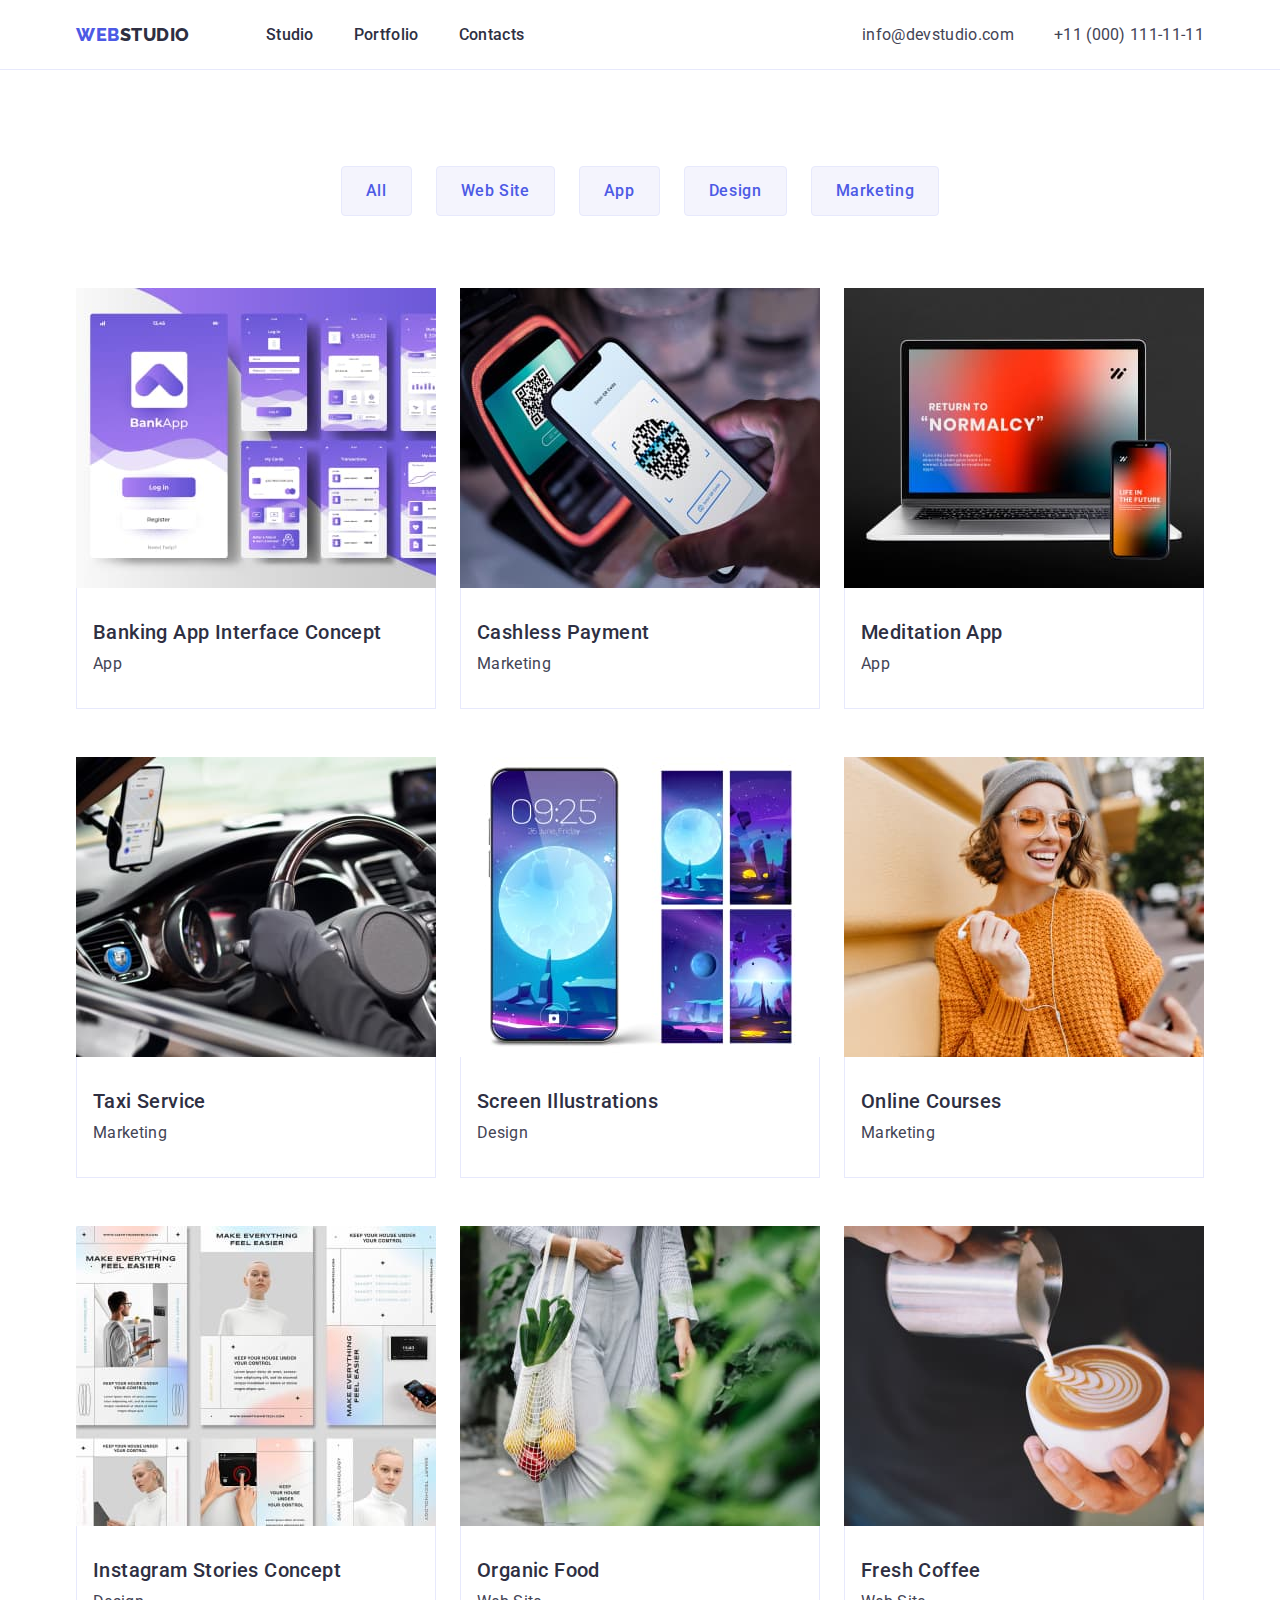
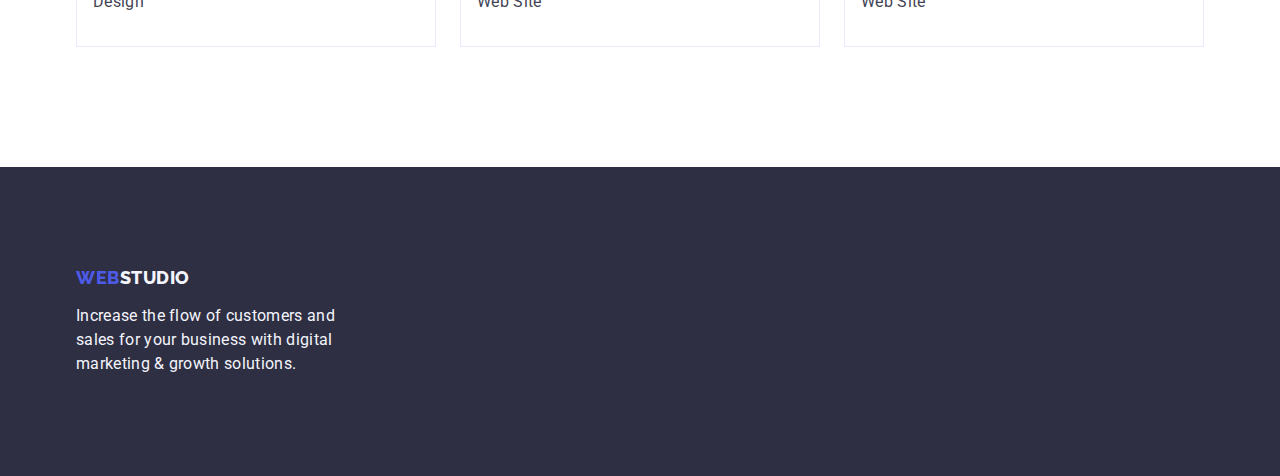
==== portfolio.html @ ddcda7a1 "Initial commit" ====
<!DOCTYPE html>
<html lang="en">
  <head>
    <meta charset="UTF-8" />
    <meta name="viewport" content="width=device-width, initial-scale=1.0" />
    <title>WEBSTUDIO</title>
    <link rel="preconnect" href="https://fonts.googleapis.com" />
    <link rel="preconnect" href="https://fonts.gstatic.com" crossorigin />
    <link
      href="https://fonts.googleapis.com/css2?family=Raleway:wght@800&family=Roboto:wght@400;500;700;900&display=swap"
      rel="stylesheet"
    />
    <link
      rel="stylesheet"
      href="https://cdn.jsdelivr.net/npm/modern-normalize@2.0.0/modern-normalize.min.css"
    />
    <link rel="stylesheet" href="./css/styles.css" />
  </head>
  <body>
    <header class="page-header">
      <div class="container page-header-container">
        <nav class="page-header-nav">
          <a href="./index.html" class="page-logo page-header-logo link"
            >Web<span class="page-logo-colored">Studio</span></a
          >
          <ul class="page-header-list list">
            <li class="page-header-item">
              <a href="./index.html" class="page-header-link link">Studio</a>
            </li>
            <li class="page-header-item">
              <a href="./portfolio.html" class="page-header-link link"
                >Portfolio</a
              >
            </li>
            <li class="page-header-item">
              <a href="" class="page-header-link link">Contacts</a>
            </li>
          </ul>
        </nav>

        <address class="page-header-contacts">
          <ul class="page-header-contacts-list list">
            <li class="page-header-contact-item">
              <a
                href="mailto:info@devstudio.com"
                class="page-header-contact link"
                >info@devstudio.com</a
              >
            </li>
            <li class="page-header-contact-item">
              <a href="tel:+110001111111" class="page-header-contact link"
                >+11 (000) 111-11-11</a
              >
            </li>
          </ul>
        </address>
      </div>
    </header>

    <main>
      <!-- PROJECTS -->
      <section class="filter">
        <div class="container">
          <!-- FILTERS -->
          <h1 class="visually-hidden">Filter</h1>
          <ul class="filter-list list">
            <li class="filter-item">
              <button class="filter-btn" type="button">All</button>
            </li>
            <li class="filter-item">
              <button class="filter-btn" type="button">Web Site</button>
            </li>
            <li class="filter-item">
              <button class="filter-btn" type="button">App</button>
            </li>
            <li class="filter-item">
              <button class="filter-btn" type="button">Design</button>
            </li>
            <li class="filter-item">
              <button class="filter-btn" type="button">Marketing</button>
            </li>
          </ul>

          <ul class="projects-list list">
            <li class="projects-item">
              <a class="projects-link link" href=""
                ><img
                  class="projects-item-img"
                  src="./images/pojects/bank-app.jpg"
                  alt="Banking App"
                  width="360"
                  height="300"
                />
                <div class="projects-link-data">
                  <h2 class="projects-title">Banking App Interface Concept</h2>
                  <p class="projects-tag">App</p>
                </div>
              </a>
            </li>

            <li class="projects-item">
              <a class="projects-link link" href=""
                ><img
                  class="projects-item-img"
                  src="./images/pojects/cashless-payment.jpg"
                  alt="Cashless Payment"
                  width="360"
                  height="300"
                />
                <div class="projects-link-data">
                  <h2 class="projects-title">Cashless Payment</h2>
                  <p class="projects-tag">Marketing</p>
                </div>
              </a>
            </li>

            <li class="projects-item">
              <a class="projects-link link" href=""
                ><img
                  class="projects-item-img"
                  src="./images/pojects/meditation-app.jpg"
                  alt="Meditation App"
                  width="360"
                  height="300"
                />
                <div class="projects-link-data">
                  <h2 class="projects-title">Meditation App</h2>
                  <p class="projects-tag">App</p>
                </div>
              </a>
            </li>

            <li class="projects-item">
              <a class="projects-link link" href=""
                ><img
                  class="projects-item-img"
                  src="./images/pojects/taxi-service.jpg"
                  alt="Taxi Service"
                  width="360"
                  height="300"
                />
                <div class="projects-link-data">
                  <h2 class="projects-title">Taxi Service</h2>
                  <p class="projects-tag">Marketing</p>
                </div>
              </a>
            </li>

            <li class="projects-item">
              <a class="projects-link link" href=""
                ><img
                  class="projects-item-img"
                  src="./images/pojects/screen-illustrator.jpg"
                  alt="Screen Illustrations"
                  width="360"
                  height="300"
                />
                <div class="projects-link-data">
                  <h2 class="projects-title">Screen Illustrations</h2>
                  <p class="projects-tag">Design</p>
                </div>
              </a>
            </li>

            <li class="projects-item">
              <a class="projects-link link" href=""
                ><img
                  class="projects-item-img"
                  src="./images/pojects/online-courses.jpg"
                  alt="Online Courses"
                  width="360"
                  height="300"
                />
                <div class="projects-link-data">
                  <h2 class="projects-title">Online Courses</h2>
                  <p class="projects-tag">Marketing</p>
                </div>
              </a>
            </li>

            <li class="projects-item">
              <a class="projects-link link" href=""
                ><img
                  class="projects-item-img"
                  src="./images/pojects/instagram-stories.jpg"
                  alt="Instagram Stories Concept"
                  width="360"
                  height="300"
                />
                <div class="projects-link-data">
                  <h2 class="projects-title">Instagram Stories Concept</h2>
                  <p class="projects-tag">Design</p>
                </div>
              </a>
            </li>

            <li class="projects-item">
              <a class="projects-link link" href=""
                ><img
                  class="projects-item-img"
                  src="./images/pojects/oganic-food.jpg"
                  alt="Organic Food"
                  width="360"
                  height="300"
                />
                <div class="projects-link-data">
                  <h2 class="projects-title">Organic Food</h2>
                  <p class="projects-tag">Web Site</p>
                </div>
              </a>
            </li>

            <li class="projects-item">
              <a class="projects-link link" href=""
                ><img
                  class="projects-item-img"
                  src="./images/pojects/fresh-coffee.jpg"
                  alt="Fresh Coffee"
                  width="360"
                  height="300"
                />
                <div class="projects-link-data">
                  <h2 class="projects-title">Fresh Coffee</h2>
                  <p class="projects-tag">Web Site</p>
                </div>
              </a>
            </li>
          </ul>
        </div>
      </section>
    </main>

    <footer class="footer">
      <div class="container">
        <a class="page-logo footer-logo link" href="./index.html"
          >Web<span class="page-logo-footer">Studio</span></a
        >
        <p class="footer-text">
          Increase the flow of customers and sales for your business with
          digital marketing &amp; growth solutions.
        </p>
      </div>
    </footer>
  </body>
</html>
---- css/styles.css ----
:root {
  --iris: #4d5ae5;
  --ocean: #404bbf;
  --navyblue: #2e2f42;
  --success: #31d0aa;
  --slate: #434455;
  --subtitle-color: #8e8f99;
  --accent: #e7e9fc;
  --cloud: #f4f4fd;
  --white: #ffffff;
  --background-modal: #fcfcfc;
}

.list {
  list-style: none;
}

.link {
  text-decoration: none;
  font-style: normal;
}

.link:hover,
.link:focus {
  color: var(--ocean);
}

body {
  font-family: "Roboto", sans-serif;
  color: var(--slate);
  background-color: var(--white);
}

h1,
h2,
h3,
h4,
h5,
h5,
p {
  margin-top: 0;
  margin-bottom: 0;
}

ul,
ol {
  padding-left: 0;
  margin-top: 0;
  margin-bottom: 0;
}

img {
  display: block;
  min-width: 100%;
  height: auto;
}

button {
  cursor: pointer;
}

.container {
  width: 1158px;
  padding-left: 15px;
  padding-right: 15px;
  margin-left: auto;
  margin-right: auto;
}

.section {
  padding: 120px 0;
}

.visually-hidden {
  position: absolute;
  width: 1px;
  height: 1px;
  margin: -1px;
  border: 0;
  padding: 0;
  white-space: nowrap;
  clip-path: inset(100%);
  clip: rect(0 0 0 0);
  overflow: hidden;
}

/* ============== PAGE HEADER ============== */

.page-header {
  border-bottom: 1px solid var(--accent, #e7e9fc);
}

header a {
  padding-top: 24px;
  padding-bottom: 24px;
}

.page-header-container {
  display: flex;
  justify-content: space-between;
}

.page-header-nav {
  display: flex;
  align-items: center;
}

.page-logo {
  font-family: "Raleway", sans-serif;
  font-weight: 800;
  font-size: 18px;
  line-height: 1.17;
  letter-spacing: 0.03em;
  color: var(--iris);
  text-transform: uppercase;
}

.page-logo-colored {
  color: var(--navyblue);
}

.page-header-logo {
  margin-right: 76px;
}

.page-header-list {
  display: flex;
}

.page-header-item:not(:last-child),
.page-header-contact-item:not(:last-child) {
  margin-right: 40px;
}

.page-header-link {
  font-size: 16px;
  font-weight: 500;
  line-height: 1.5;
  letter-spacing: 0.02em;
  color: var(--navyblue);
}

.page-header-contacts-list {
  display: flex;
  align-items: center;
}

.page-header-contact {
  font-size: 16px;
  letter-spacing: 0.02em;
  line-height: 1.5;
  color: var(--state);
}

.page-header-contact:hover,
.page-header-contact:focus {
  color: var(--ocean);
}

.page-header-contacts {
  font-style: normal;
  display: flex;
  align-items: center;
}

/* ============== /PAGE HEADER ============== */

/* ============== STUDIO MAIN ============== */

.hero {
  padding-top: 188px;
  padding-bottom: 188px;
  background-color: var(--navyblue);
}

.main-title {
  margin-bottom: 48px;
  margin-left: auto;
  margin-right: auto;
  text-align: center;
  max-width: 496px;
  font-size: 56px;
  line-height: 1.07;
  letter-spacing: 0.02em;
  color: var(--white);
}

.hero-btn {
  min-width: 169px;
  height: 56px;
  display: block;
  margin-left: auto;
  margin-right: auto;
  padding: 16px 32px;
  font-size: 16px;
  background-color: var(--iris);
  font-weight: 500;
  line-height: 1.5;
  letter-spacing: 0.04em;
  color: var(--white);
  border: none;
  border-radius: 4px;
  box-shadow: 0px 4px 4px 0px rgba(0, 0, 0, 0.15);
}

.hero-btn:hover,
.hero-btn:focus {
  background: var(--ocean);
}

.section-title {
  margin-bottom: 72px;
  text-align: center;
  font-size: 36px;
  line-height: 1.11;
  letter-spacing: 0.02em;
  text-transform: capitalize;
  color: var(--navyblue);
}

.benefits {
  padding: 120px 0;
}

.benefits-list {
  display: flex;
}

.benefits-item {
  width: calc((100% - 48px) / 4);
}

.benefits-item:not(:last-child) {
  margin-right: 24px;
}

.benefits-title {
  margin-bottom: 8px;
  font-size: 20px;
  font-weight: 500;
  line-height: 1.2;
  letter-spacing: 0.02em;
  color: var(--navyblue);
}

.benefits-text {
  font-size: 16px;
  line-height: 1.5;
  letter-spacing: 0.02em;
}

.products {
  padding-bottom: 120px;
}

.products-list {
  display: flex;
}

.products-item {
  width: calc((100% - 48px) / 3);
}

.products-item:not(:last-child) {
  margin-right: 24px;
}

.team {
  background-color: var(--cloud);
}

.team-list {
  display: flex;
}

.team-member {
  width: calc((100% - 72px) / 4);

  border-radius: 0px 0px 4px 4px;
  box-shadow: 0px 2px 1px 0px rgba(46, 47, 66, 0.08),
    0px 1px 1px 0px rgba(46, 47, 66, 0.16),
    0px 1px 6px 0px rgba(46, 47, 66, 0.08);
  background-color: var(--white);
}

.team-member:not(:last-child) {
  margin-right: 24px;
}

.team-member-data {
  padding: 32px 0;
}

.team-member-name {
  text-align: center;
  margin-bottom: 8px;
  font-size: 20px;
  font-weight: 500;
  line-height: 1.2;
  letter-spacing: 0.02em;
  color: var(--navyblue);
}

.team-member-position {
  text-align: center;
  font-size: 16px;
  line-height: 1.5;
  letter-spacing: 0.02em;
}

.footer {
  background-color: var(--navyblue);
}

.page-logo-footer {
  color: var(--cloud);
}

/* ============== /STUDIO MAIN============== */

/* ============== PORTFOLIO MAIN ============== */

.filter {
  padding-top: 96px;
  padding-bottom: 120px;
}

.filter-list {
  display: flex;
  justify-content: center;

  margin-bottom: 72px;
}

.filter-item:not(:last-child) {
  margin-right: 24px;
}

.filter-btn {
  display: flex;
  justify-content: center;
  align-items: center;
  padding: 12px 24px;

  font-family: "Roboto", sans-serif;
  border-style: none;
  font-size: 16px;
  font-weight: 500;
  line-height: 1.5;
  letter-spacing: 0.04em;
  color: var(--iris);

  border-radius: 4px;
  border: 1px solid var(--accent, #e7e9fc);
  background-color: var(--cloud, #f4f4fd);
}

.filter-btn:hover,
.filter-btn:focus {
  background-color: var(--ocean);
  color: var(--white);
  border: 1px solid transparent;
}

.projects-list {
  display: flex;
  flex-wrap: wrap;
}

.projects-item {
  width: calc((100% - 48px) / 3);
}

.projects-item:not(:nth-child(3n)) {
  margin-right: 24px;
}

.projects-item:not(:nth-last-child(-n + 3)) {
  margin-bottom: 48px;
}

.projects-link {
  display: flex;
  flex-direction: column;
  align-items: center;
}

.projects-link-data {
  width: 100%;
  padding: 32px 16px;
  border: 1px solid var(--accent, #e7e9fc);
  border-top: none;
}

.projects-title {
  margin-bottom: 8px;
  font-size: 20px;
  font-weight: 500;
  line-height: 1.2;
  letter-spacing: 0.02em;
  color: var(--navyblue);
}

.projects-tag {
  font-size: 16px;
  line-height: 1.5;
  letter-spacing: 0.02em;
  color: var(--slate);
}

/* ============== /PORTFOLIO MAIN ============== */

/* ============== FOOTER ============== */

.footer {
  padding-top: 100px;
  padding-bottom: 100px;

  display: flex;
}

.footer-logo {
  display: inline-block;
  margin-bottom: 16px;
}

.footer-text {
  width: 264px;
  font-size: 16px;
  line-height: 1.5;
  letter-spacing: 0.02em;
  color: var(--cloud);
}

/* ============== /FOOTER ============== */
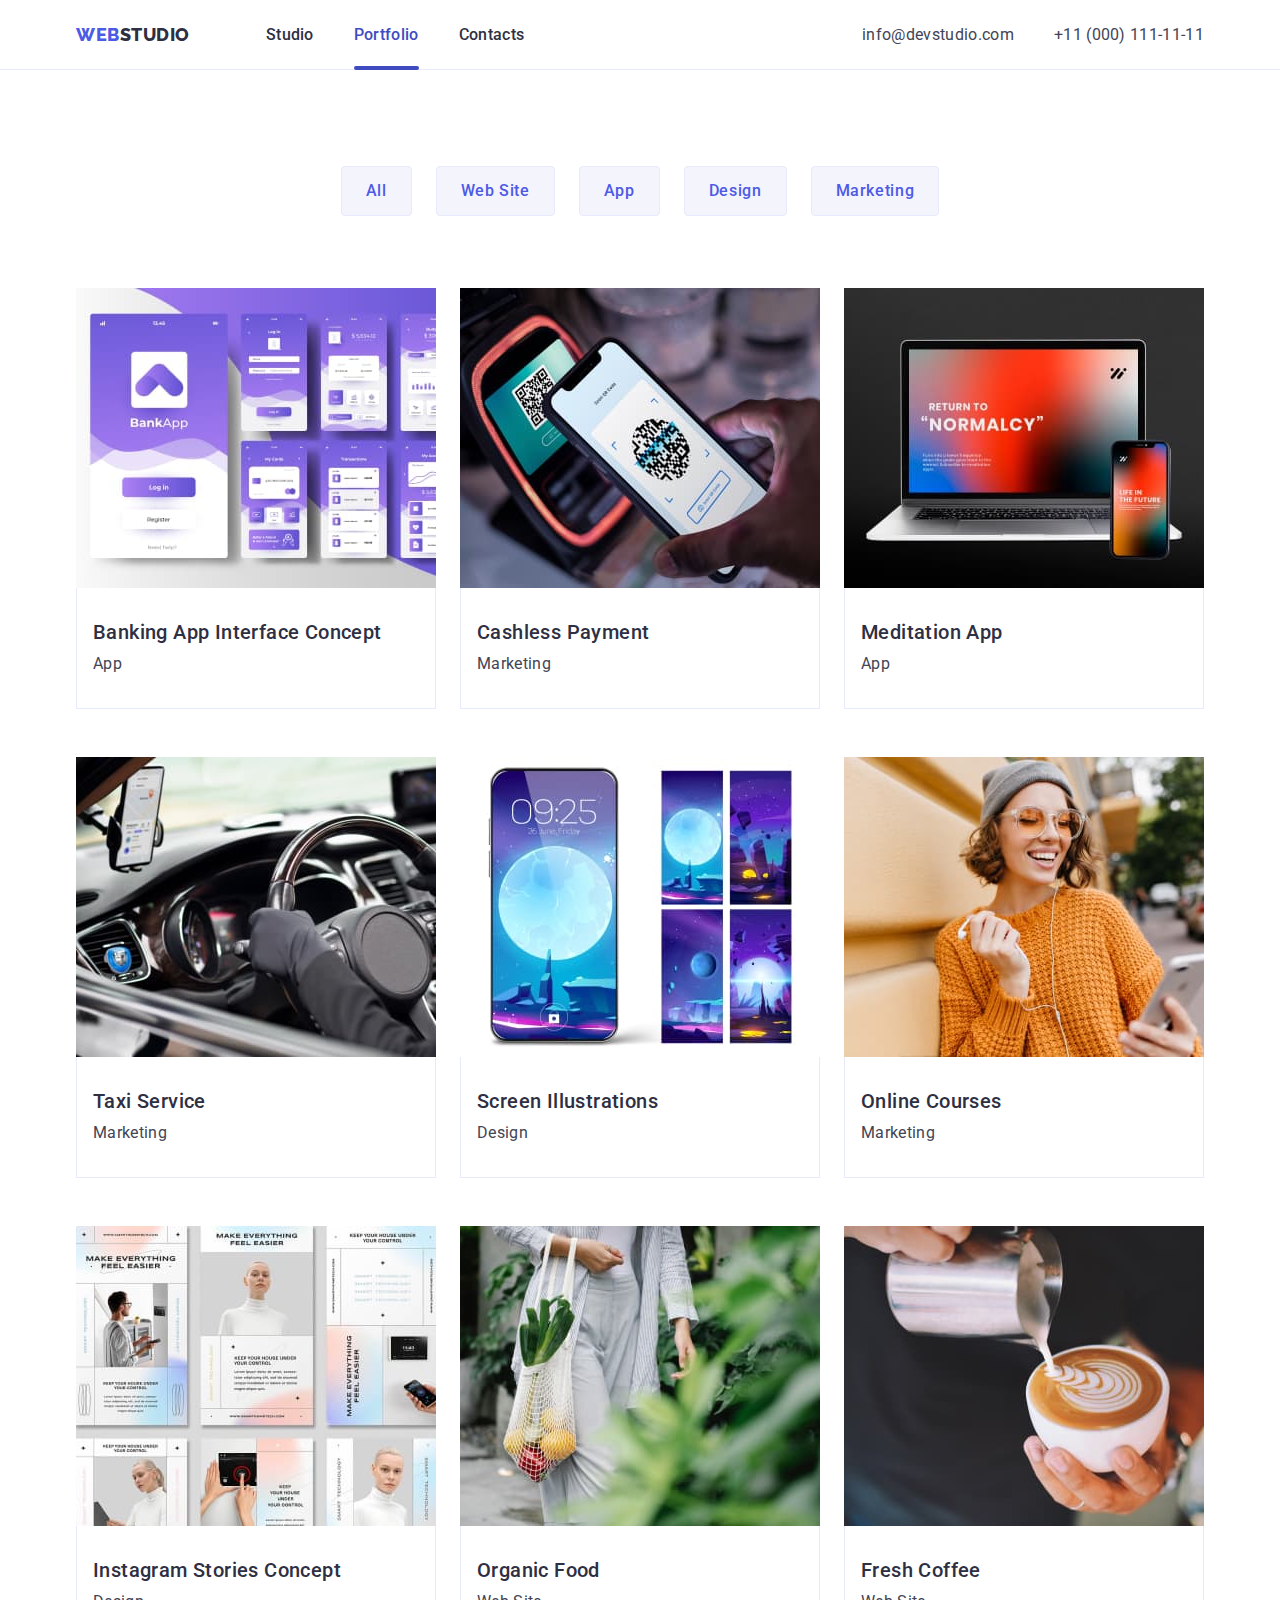
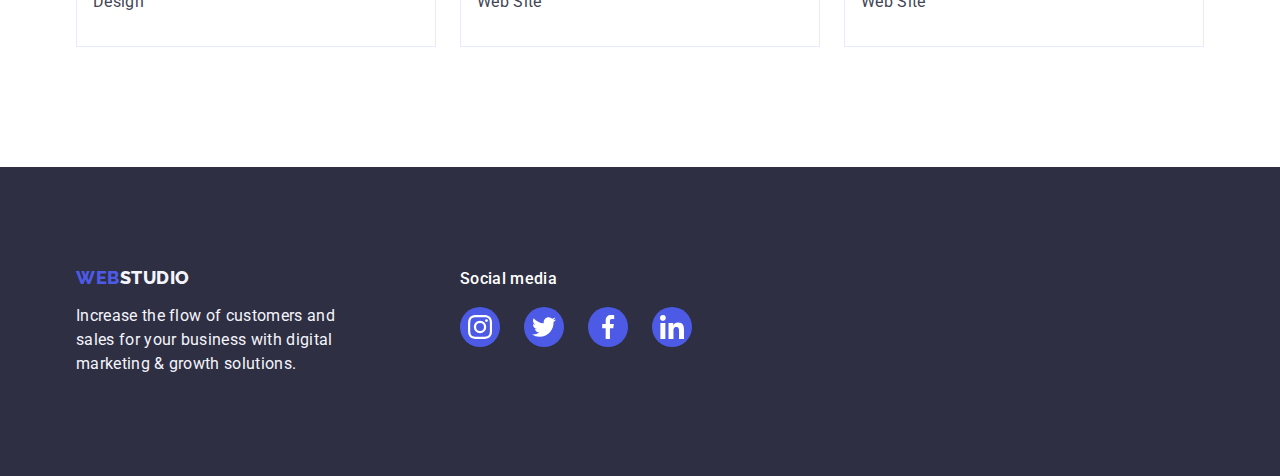
==== commit 2bd36121: "first commit of completed homework" ====
--- a/portfolio.html
+++ b/portfolio.html
@@ -28,7 +28,9 @@
               <a href="./index.html" class="page-header-link link">Studio</a>
             </li>
             <li class="page-header-item">
-              <a href="./portfolio.html" class="page-header-link link"
+              <a
+                href="./portfolio.html"
+                class="page-active page-header-link link"
                 >Portfolio</a
               >
             </li>
@@ -83,14 +85,21 @@
 
           <ul class="projects-list list">
             <li class="projects-item">
-              <a class="projects-link link" href=""
-                ><img
-                  class="projects-item-img"
-                  src="./images/pojects/bank-app.jpg"
-                  alt="Banking App"
-                  width="360"
-                  height="300"
-                />
+              <a class="projects-link link" href="">
+                <div class="project-overlay-container">
+                  <img
+                    class="projects-item-img"
+                    src="./images/pojects/bank-app.jpg"
+                    alt="Banking App"
+                    width="360"
+                    height="300"
+                  />
+                  <p class="overlay">
+                    14 Stylish and User-Friendly App Design Concepts · Task
+                    Manager App · Calorie Tracker App · Exotic Fruit Ecommerce
+                    App · Cloud Storage App
+                  </p>
+                </div>
                 <div class="projects-link-data">
                   <h2 class="projects-title">Banking App Interface Concept</h2>
                   <p class="projects-tag">App</p>
@@ -99,14 +108,21 @@
             </li>
 
             <li class="projects-item">
-              <a class="projects-link link" href=""
-                ><img
-                  class="projects-item-img"
-                  src="./images/pojects/cashless-payment.jpg"
-                  alt="Cashless Payment"
-                  width="360"
-                  height="300"
-                />
+              <a class="projects-link link" href="">
+                <div class="project-overlay-container">
+                  <img
+                    class="projects-item-img"
+                    src="./images/pojects/cashless-payment.jpg"
+                    alt="Cashless Payment"
+                    width="360"
+                    height="300"
+                  />
+                  <p class="overlay">
+                    14 Stylish and User-Friendly App Design Concepts · Task
+                    Manager App · Calorie Tracker App · Exotic Fruit Ecommerce
+                    App · Cloud Storage App
+                  </p>
+                </div>
                 <div class="projects-link-data">
                   <h2 class="projects-title">Cashless Payment</h2>
                   <p class="projects-tag">Marketing</p>
@@ -115,14 +131,21 @@
             </li>
 
             <li class="projects-item">
-              <a class="projects-link link" href=""
-                ><img
-                  class="projects-item-img"
-                  src="./images/pojects/meditation-app.jpg"
-                  alt="Meditation App"
-                  width="360"
-                  height="300"
-                />
+              <a class="projects-link link" href="">
+                <div class="project-overlay-container">
+                  <img
+                    class="projects-item-img"
+                    src="./images/pojects/meditation-app.jpg"
+                    alt="Meditation App"
+                    width="360"
+                    height="300"
+                  />
+                  <p class="overlay">
+                    14 Stylish and User-Friendly App Design Concepts · Task
+                    Manager App · Calorie Tracker App · Exotic Fruit Ecommerce
+                    App · Cloud Storage App
+                  </p>
+                </div>
                 <div class="projects-link-data">
                   <h2 class="projects-title">Meditation App</h2>
                   <p class="projects-tag">App</p>
@@ -131,14 +154,21 @@
             </li>
 
             <li class="projects-item">
-              <a class="projects-link link" href=""
-                ><img
-                  class="projects-item-img"
-                  src="./images/pojects/taxi-service.jpg"
-                  alt="Taxi Service"
-                  width="360"
-                  height="300"
-                />
+              <a class="projects-link link" href="">
+                <div class="project-overlay-container">
+                  <img
+                    class="projects-item-img"
+                    src="./images/pojects/taxi-service.jpg"
+                    alt="Taxi Service"
+                    width="360"
+                    height="300"
+                  />
+                  <p class="overlay">
+                    14 Stylish and User-Friendly App Design Concepts · Task
+                    Manager App · Calorie Tracker App · Exotic Fruit Ecommerce
+                    App · Cloud Storage App
+                  </p>
+                </div>
                 <div class="projects-link-data">
                   <h2 class="projects-title">Taxi Service</h2>
                   <p class="projects-tag">Marketing</p>
@@ -147,14 +177,21 @@
             </li>
 
             <li class="projects-item">
-              <a class="projects-link link" href=""
-                ><img
-                  class="projects-item-img"
-                  src="./images/pojects/screen-illustrator.jpg"
-                  alt="Screen Illustrations"
-                  width="360"
-                  height="300"
-                />
+              <a class="projects-link link" href="">
+                <div class="project-overlay-container">
+                  <img
+                    class="projects-item-img"
+                    src="./images/pojects/screen-illustrator.jpg"
+                    alt="Screen Illustrations"
+                    width="360"
+                    height="300"
+                  />
+                  <p class="overlay">
+                    14 Stylish and User-Friendly App Design Concepts · Task
+                    Manager App · Calorie Tracker App · Exotic Fruit Ecommerce
+                    App · Cloud Storage App
+                  </p>
+                </div>
                 <div class="projects-link-data">
                   <h2 class="projects-title">Screen Illustrations</h2>
                   <p class="projects-tag">Design</p>
@@ -163,14 +200,21 @@
             </li>
 
             <li class="projects-item">
-              <a class="projects-link link" href=""
-                ><img
-                  class="projects-item-img"
-                  src="./images/pojects/online-courses.jpg"
-                  alt="Online Courses"
-                  width="360"
-                  height="300"
-                />
+              <a class="projects-link link" href="">
+                <div class="project-overlay-container">
+                  <img
+                    class="projects-item-img"
+                    src="./images/pojects/online-courses.jpg"
+                    alt="Online Courses"
+                    width="360"
+                    height="300"
+                  />
+                  <p class="overlay">
+                    14 Stylish and User-Friendly App Design Concepts · Task
+                    Manager App · Calorie Tracker App · Exotic Fruit Ecommerce
+                    App · Cloud Storage App
+                  </p>
+                </div>
                 <div class="projects-link-data">
                   <h2 class="projects-title">Online Courses</h2>
                   <p class="projects-tag">Marketing</p>
@@ -179,14 +223,21 @@
             </li>
 
             <li class="projects-item">
-              <a class="projects-link link" href=""
-                ><img
-                  class="projects-item-img"
-                  src="./images/pojects/instagram-stories.jpg"
-                  alt="Instagram Stories Concept"
-                  width="360"
-                  height="300"
-                />
+              <a class="projects-link link" href="">
+                <div class="project-overlay-container">
+                  <img
+                    class="projects-item-img"
+                    src="./images/pojects/instagram-stories.jpg"
+                    alt="Instagram Stories Concept"
+                    width="360"
+                    height="300"
+                  />
+                  <p class="overlay">
+                    14 Stylish and User-Friendly App Design Concepts · Task
+                    Manager App · Calorie Tracker App · Exotic Fruit Ecommerce
+                    App · Cloud Storage App
+                  </p>
+                </div>
                 <div class="projects-link-data">
                   <h2 class="projects-title">Instagram Stories Concept</h2>
                   <p class="projects-tag">Design</p>
@@ -195,14 +246,21 @@
             </li>
 
             <li class="projects-item">
-              <a class="projects-link link" href=""
-                ><img
-                  class="projects-item-img"
-                  src="./images/pojects/oganic-food.jpg"
-                  alt="Organic Food"
-                  width="360"
-                  height="300"
-                />
+              <a class="projects-link link" href="">
+                <div class="project-overlay-container">
+                  <img
+                    class="projects-item-img"
+                    src="./images/pojects/oganic-food.jpg"
+                    alt="Organic Food"
+                    width="360"
+                    height="300"
+                  />
+                  <p class="overlay">
+                    14 Stylish and User-Friendly App Design Concepts · Task
+                    Manager App · Calorie Tracker App · Exotic Fruit Ecommerce
+                    App · Cloud Storage App
+                  </p>
+                </div>
                 <div class="projects-link-data">
                   <h2 class="projects-title">Organic Food</h2>
                   <p class="projects-tag">Web Site</p>
@@ -211,14 +269,21 @@
             </li>
 
             <li class="projects-item">
-              <a class="projects-link link" href=""
-                ><img
-                  class="projects-item-img"
-                  src="./images/pojects/fresh-coffee.jpg"
-                  alt="Fresh Coffee"
-                  width="360"
-                  height="300"
-                />
+              <a class="projects-link link" href="">
+                <div class="project-overlay-container">
+                  <img
+                    class="projects-item-img"
+                    src="./images/pojects/fresh-coffee.jpg"
+                    alt="Fresh Coffee"
+                    width="360"
+                    height="300"
+                  />
+                  <p class="overlay">
+                    14 Stylish and User-Friendly App Design Concepts · Task
+                    Manager App · Calorie Tracker App · Exotic Fruit Ecommerce
+                    App · Cloud Storage App
+                  </p>
+                </div>
                 <div class="projects-link-data">
                   <h2 class="projects-title">Fresh Coffee</h2>
                   <p class="projects-tag">Web Site</p>
@@ -232,13 +297,65 @@
 
     <footer class="footer">
       <div class="container">
-        <a class="page-logo footer-logo link" href="./index.html"
-          >Web<span class="page-logo-footer">Studio</span></a
-        >
-        <p class="footer-text">
-          Increase the flow of customers and sales for your business with
-          digital marketing &amp; growth solutions.
-        </p>
+        <div class="footer-contacts">
+          <a class="page-logo footer-logo link" href="./index.html"
+            >Web<span class="page-logo-footer">Studio</span></a
+          >
+          <p class="footer-text">
+            Increase the flow of customers and sales for your business with
+            digital marketing &amp; growth solutions.
+          </p>
+        </div>
+
+        <div class="footer-socials">
+          <h3 class="footer-social-title">Social media</h3>
+          <ul class="social-list list">
+            <li class="social-item">
+              <a href="" class="social-link link"
+                ><svg
+                  class="social-icon"
+                  width="24"
+                  height="24"
+                  aria-label="instagram icon"
+                >
+                  <use href="./images/icons/sprite.svg#instagram"></use></svg
+              ></a>
+            </li>
+            <li class="social-item">
+              <a href="" class="social-link link"
+                ><svg
+                  class="social-icon"
+                  width="24"
+                  height="24"
+                  aria-label="twitter icon"
+                >
+                  <use href="./images/icons/sprite.svg#twitter"></use></svg
+              ></a>
+            </li>
+            <li class="social-item">
+              <a href="" class="social-link link"
+                ><svg
+                  class="social-icon"
+                  width="24"
+                  height="24"
+                  aria-label="facebook icon"
+                >
+                  <use href="./images/icons/sprite.svg#facebook"></use></svg
+              ></a>
+            </li>
+            <li class="social-item">
+              <a href="" class="social-link link"
+                ><svg
+                  class="social-icon"
+                  width="24"
+                  height="24"
+                  aria-label="linkedin icon"
+                >
+                  <use href="./images/icons/sprite.svg#linkedin"></use></svg
+              ></a>
+            </li>
+          </ul>
+        </div>
       </div>
     </footer>
   </body>
--- a/css/styles.css
+++ b/css/styles.css
@@ -9,6 +9,8 @@
   --cloud: #f4f4fd;
   --white: #ffffff;
   --background-modal: #fcfcfc;
+  --navyblue-modal: rgba(46, 47, 66, 0.4);
+  --transition-dur-and-fn: 2500ms cubic-bezier(0.4, 0, 0.2, 1);
 }
 
 .list {
@@ -138,6 +140,28 @@
   line-height: 1.5;
   letter-spacing: 0.02em;
   color: var(--navyblue);
+  transition: color var(--transition-dur-and-fn);
+}
+
+.page-header-link:hover,
+.page-header-link:focus {
+  color: var(--ocean, #404bbf);
+}
+
+.page-active {
+  position: relative;
+  color: var(--ocean, #404bbf);
+}
+
+.page-active::after {
+  position: absolute;
+  left: 0;
+  bottom: -2px;
+  content: "";
+  width: 100%;
+  height: 4px;
+  border-radius: 2px;
+  background-color: var(--ocean, #404bbf);
 }
 
 .page-header-contacts-list {
@@ -150,6 +174,7 @@
   letter-spacing: 0.02em;
   line-height: 1.5;
   color: var(--state);
+  transition: color var(--transition-dur-and-fn);
 }
 
 .page-header-contact:hover,
@@ -170,7 +195,17 @@
 .hero {
   padding-top: 188px;
   padding-bottom: 188px;
-  background-color: var(--navyblue);
+  max-width: 1440px;
+  margin-right: auto;
+  margin-left: auto;
+  background-image: linear-gradient(
+      rgba(46, 47, 66, 0.7),
+      rgba(46, 47, 66, 0.7)
+    ),
+    url("../images/hero/bg.jpg");
+  background-repeat: no-repeat;
+  background-position: center;
+  background-size: cover;
 }
 
 .main-title {
@@ -201,11 +236,12 @@
   border: none;
   border-radius: 4px;
   box-shadow: 0px 4px 4px 0px rgba(0, 0, 0, 0.15);
+  transition: background-color var(--transition-dur-and-fn);
 }
 
 .hero-btn:hover,
 .hero-btn:focus {
-  background: var(--ocean);
+  background-color: var(--ocean);
 }
 
 .section-title {
@@ -232,6 +268,18 @@
 
 .benefits-item:not(:last-child) {
   margin-right: 24px;
+}
+
+.benefits-svg-container {
+  display: flex;
+  align-items: center;
+  justify-content: center;
+  margin-bottom: 8px;
+  width: 100%;
+  height: 112px;
+  flex-shrink: 0;
+  border-radius: 4px;
+  background: var(--cloud, #f4f4fd);
 }
 
 .benefits-title {
@@ -304,16 +352,84 @@
 .team-member-position {
   text-align: center;
   font-size: 16px;
-  line-height: 1.5;
-  letter-spacing: 0.02em;
-}
-
-.footer {
-  background-color: var(--navyblue);
-}
-
-.page-logo-footer {
-  color: var(--cloud);
+  margin-bottom: 8px;
+  line-height: 1.5;
+  letter-spacing: 0.02em;
+}
+
+.social-list {
+  display: flex;
+  column-gap: 24px;
+  justify-content: center;
+  align-items: center;
+}
+
+.social-item {
+  width: 40px;
+  height: 40px;
+}
+
+.social-link {
+  display: flex;
+  justify-content: center;
+  align-items: center;
+  width: 40px;
+  height: 40px;
+  flex-shrink: 0;
+  background-color: var(--iris, #4d5ae5);
+  border-radius: 50%;
+  transition: background-color var(--transition-dur-and-fn);
+}
+
+.team-member:hover .social-link {
+  background-color: var(--ocean, #404bbf);
+}
+
+.team-member .social-link:hover,
+.team-member .social-link:focus,
+.social-link:hover,
+.social-link:focus {
+  background-color: var(--success, #31d0aa);
+}
+
+.social-icon {
+  flex-shrink: 0;
+  fill: var(--white, #ffffff);
+}
+
+.customers-list {
+  display: flex;
+  justify-content: center;
+  align-items: center;
+  column-gap: 24px;
+}
+
+.customers-item {
+  width: 168px;
+  height: 88px;
+}
+
+.customer-link {
+  width: 100%;
+  height: 100%;
+  display: flex;
+  justify-content: center;
+  align-items: center;
+  border-radius: 4px;
+  color: var(--subtitle-color, #8e8f99);
+  border: 1px solid var(--subtitle-color, #8e8f99);
+  transition: border-color var(--transition-dur-and-fn),
+    color var(--transition-dur-and-fn);
+}
+
+.customer-link:hover,
+.customer-link:focus {
+  border-color: var(--ocean, #404bbf);
+  color: var(--ocean, #404bbf);
+}
+
+.customers-icon {
+  fill: currentColor;
 }
 
 /* ============== /STUDIO MAIN============== */
@@ -353,13 +469,20 @@
   border-radius: 4px;
   border: 1px solid var(--accent, #e7e9fc);
   background-color: var(--cloud, #f4f4fd);
+
+  transition: color var(--transition-dur-and-fn),
+    border-style var(--transition-dur-and-fn),
+    background-color var(--transition-dur-and-fn),
+    box-shadow var(--transition-dur-and-fn);
 }
 
 .filter-btn:hover,
 .filter-btn:focus {
-  background-color: var(--ocean);
   color: var(--white);
-  border: 1px solid transparent;
+  border-style: none;
+  background-color: var(--ocean, #404bbf);
+  box-shadow: 0px 2px 2px 0px rgba(0, 0, 0, 0.12),
+    0px 2px 1px 0px rgba(0, 0, 0, 0.08), 0px 3px 1px 0px rgba(0, 0, 0, 0.1);
 }
 
 .projects-list {
@@ -383,6 +506,43 @@
   display: flex;
   flex-direction: column;
   align-items: center;
+  transition: box-shadow var(--transition-dur-and-fn);
+}
+
+.project-overlay-container {
+  position: relative;
+  overflow: hidden;
+}
+
+.overlay {
+  position: absolute;
+  top: 0;
+  left: 0;
+  width: 100%;
+  height: 100%;
+  padding-top: 40px;
+  padding-left: 40px;
+  padding-right: 40px;
+
+  color: var(--cloud, #f4f4fd);
+  line-height: 1.5;
+  letter-spacing: 0.02em;
+  transform: translateY(100%);
+  transition: transform var(--transition-dur-and-fn);
+
+  background-color: var(--iris, #4d5ae5);
+}
+
+.projects-link:hover,
+.projects-link:hover {
+  box-shadow: 0px 2px 1px 0px rgba(46, 47, 66, 0.08),
+    0px 1px 1px 0px rgba(46, 47, 66, 0.16),
+    0px 1px 6px 0px rgba(46, 47, 66, 0.08);
+}
+
+.projects-link:hover .overlay,
+.projects-link:focus .overlay {
+  transform: translateY(0);
 }
 
 .projects-link-data {
@@ -413,10 +573,21 @@
 /* ============== FOOTER ============== */
 
 .footer {
+  display: flex;
+
   padding-top: 100px;
   padding-bottom: 100px;
-
-  display: flex;
+  background-color: var(--navyblue);
+}
+
+.footer .container {
+  display: flex;
+  column-gap: 120px;
+  align-items: baseline;
+}
+
+.page-logo-footer {
+  color: var(--cloud);
 }
 
 .footer-logo {
@@ -432,4 +603,70 @@
   color: var(--cloud);
 }
 
+.footer-social-title {
+  margin-bottom: 16px;
+  font-size: 16px;
+  color: var(--white, #ffffff);
+  font-weight: 500;
+  line-height: 1.5;
+  letter-spacing: 0.02em;
+}
+
 /* ============== /FOOTER ============== */
+
+/* ============== BACKDROP ============== */
+
+.backdrop {
+  position: fixed;
+  top: 0;
+  left: 0;
+  z-index: 9999;
+
+  width: 100%;
+  height: 100%;
+  background-color: var(--navyblue-modal, rgba(46, 47, 66, 0.4));
+
+  transition: opacity var(--transition-dur-and-fn),
+    visibility var(--transition-dur-and-fn);
+}
+
+.is-hidden {
+  visibility: hidden;
+  opacity: 0;
+  pointer-events: none;
+}
+/* ============== /BACKDROP ============== */
+
+/* ============== MODAL ============== */
+
+.modal {
+  position: absolute;
+  top: 50%;
+  left: 50%;
+  width: 408px;
+  height: 584px;
+  transform: translate(-50%, -50%);
+  border-radius: 4px;
+  background-color: var(--dairy, #fcfcfc);
+  box-shadow: 0px 2px 1px 0px rgba(0, 0, 0, 0.2),
+    0px 1px 3px 0px rgba(0, 0, 0, 0.12), 0px 1px 1px 0px rgba(0, 0, 0, 0.14);
+}
+
+.close-btn {
+  position: absolute;
+  top: 24px;
+  right: 24px;
+  width: 24px;
+  height: 24px;
+  border-radius: 50%;
+  line-height: 0;
+  background-color: var(--accent, #e7e9fc);
+  border-width: 1px;
+  border-color: rgba(0, 0, 0, 0.1);
+}
+
+.close-btn-icon {
+  fill: var(--navyblue, #2e2f42);
+}
+
+/* ============== /MODAL ============== */
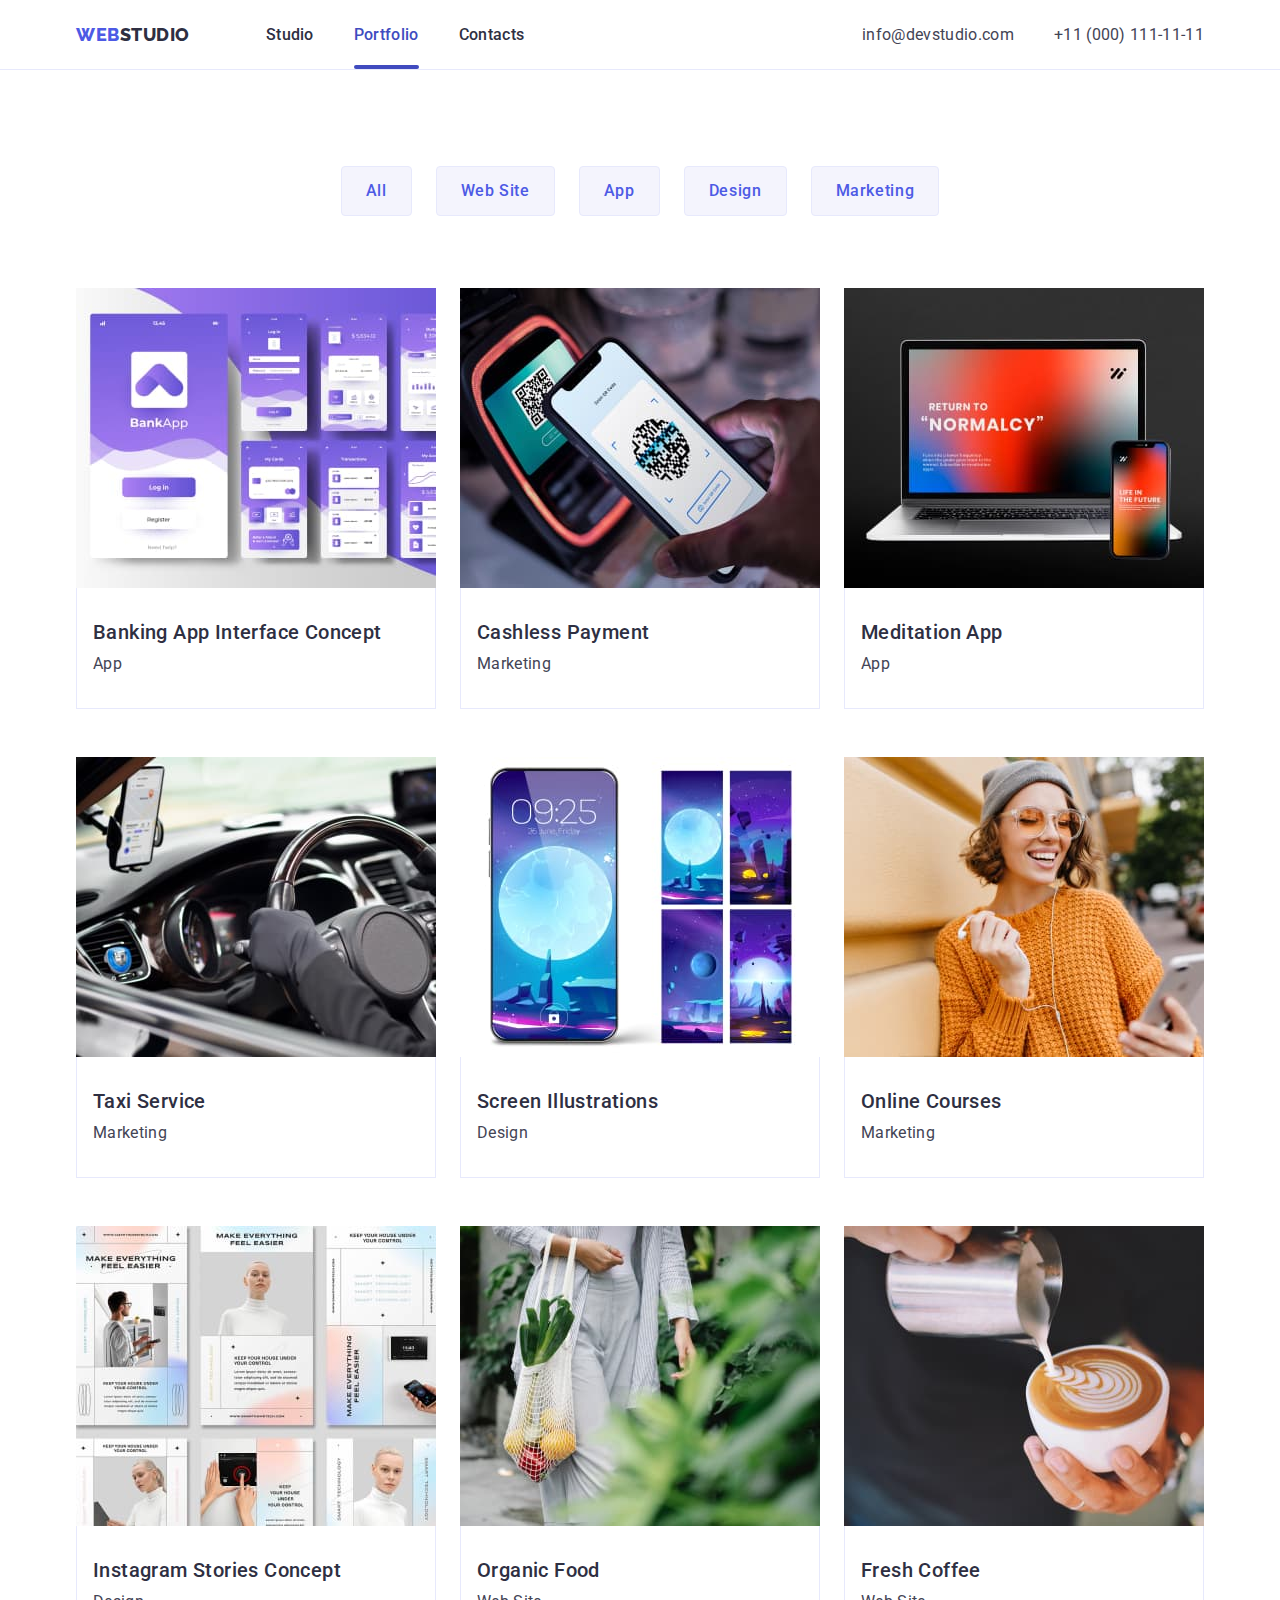
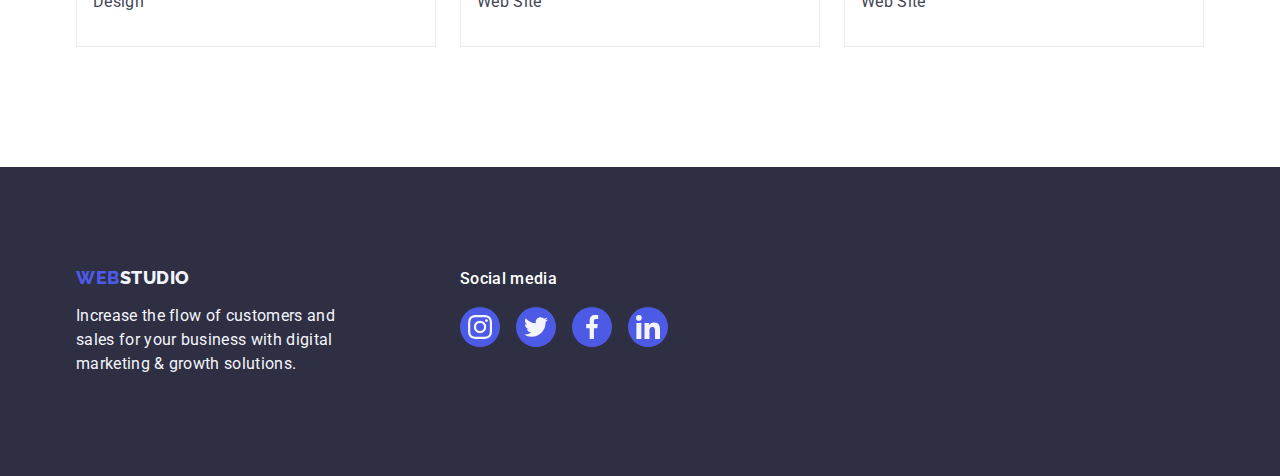
==== commit 76715969: "Correction of some sections" ====
--- a/portfolio.html
+++ b/portfolio.html
@@ -318,7 +318,7 @@
                   height="24"
                   aria-label="instagram icon"
                 >
-                  <use href="./images/icons/sprite.svg#instagram"></use></svg
+                  <use href="./images/icons/icons.svg#instagram"></use></svg
               ></a>
             </li>
             <li class="social-item">
@@ -329,7 +329,7 @@
                   height="24"
                   aria-label="twitter icon"
                 >
-                  <use href="./images/icons/sprite.svg#twitter"></use></svg
+                  <use href="./images/icons/icons.svg#twitter"></use></svg
               ></a>
             </li>
             <li class="social-item">
@@ -340,7 +340,7 @@
                   height="24"
                   aria-label="facebook icon"
                 >
-                  <use href="./images/icons/sprite.svg#facebook"></use></svg
+                  <use href="./images/icons/icons.svg#facebook"></use></svg
               ></a>
             </li>
             <li class="social-item">
@@ -351,7 +351,7 @@
                   height="24"
                   aria-label="linkedin icon"
                 >
-                  <use href="./images/icons/sprite.svg#linkedin"></use></svg
+                  <use href="./images/icons/icons.svg#linkedin"></use></svg
               ></a>
             </li>
           </ul>
--- a/css/styles.css
+++ b/css/styles.css
@@ -10,7 +10,7 @@
   --white: #ffffff;
   --background-modal: #fcfcfc;
   --navyblue-modal: rgba(46, 47, 66, 0.4);
-  --transition-dur-and-fn: 2500ms cubic-bezier(0.4, 0, 0.2, 1);
+  --transition-dur-and-fn: 250ms cubic-bezier(0.4, 0, 0.2, 1);
 }
 
 .list {
@@ -90,6 +90,8 @@
 
 .page-header {
   border-bottom: 1px solid var(--accent, #e7e9fc);
+  box-shadow: зі значенням 0px 2px 1px rgba(46, 47, 66, 0.08),
+    0px 1px 1px rgba(46, 47, 66, 0.16), 0px 1px 6px rgba(46, 47, 66, 0.08);
 }
 
 header a {
@@ -156,7 +158,7 @@
 .page-active::after {
   position: absolute;
   left: 0;
-  bottom: -2px;
+  bottom: -1px;
   content: "";
   width: 100%;
   height: 4px;
@@ -359,7 +361,7 @@
 
 .social-list {
   display: flex;
-  column-gap: 24px;
+  gap: 16px;
   justify-content: center;
   align-items: center;
 }
@@ -381,7 +383,8 @@
   transition: background-color var(--transition-dur-and-fn);
 }
 
-.team-member:hover .social-link {
+.team-member:hover .social-link:hover,
+.team-member:focus .social-link:focus {
   background-color: var(--ocean, #404bbf);
 }
 
@@ -394,14 +397,14 @@
 
 .social-icon {
   flex-shrink: 0;
-  fill: var(--white, #ffffff);
+  fill: var(--cloud, #f4f4fd);
 }
 
 .customers-list {
   display: flex;
   justify-content: center;
   align-items: center;
-  column-gap: 24px;
+  gap: 24px;
 }
 
 .customers-item {
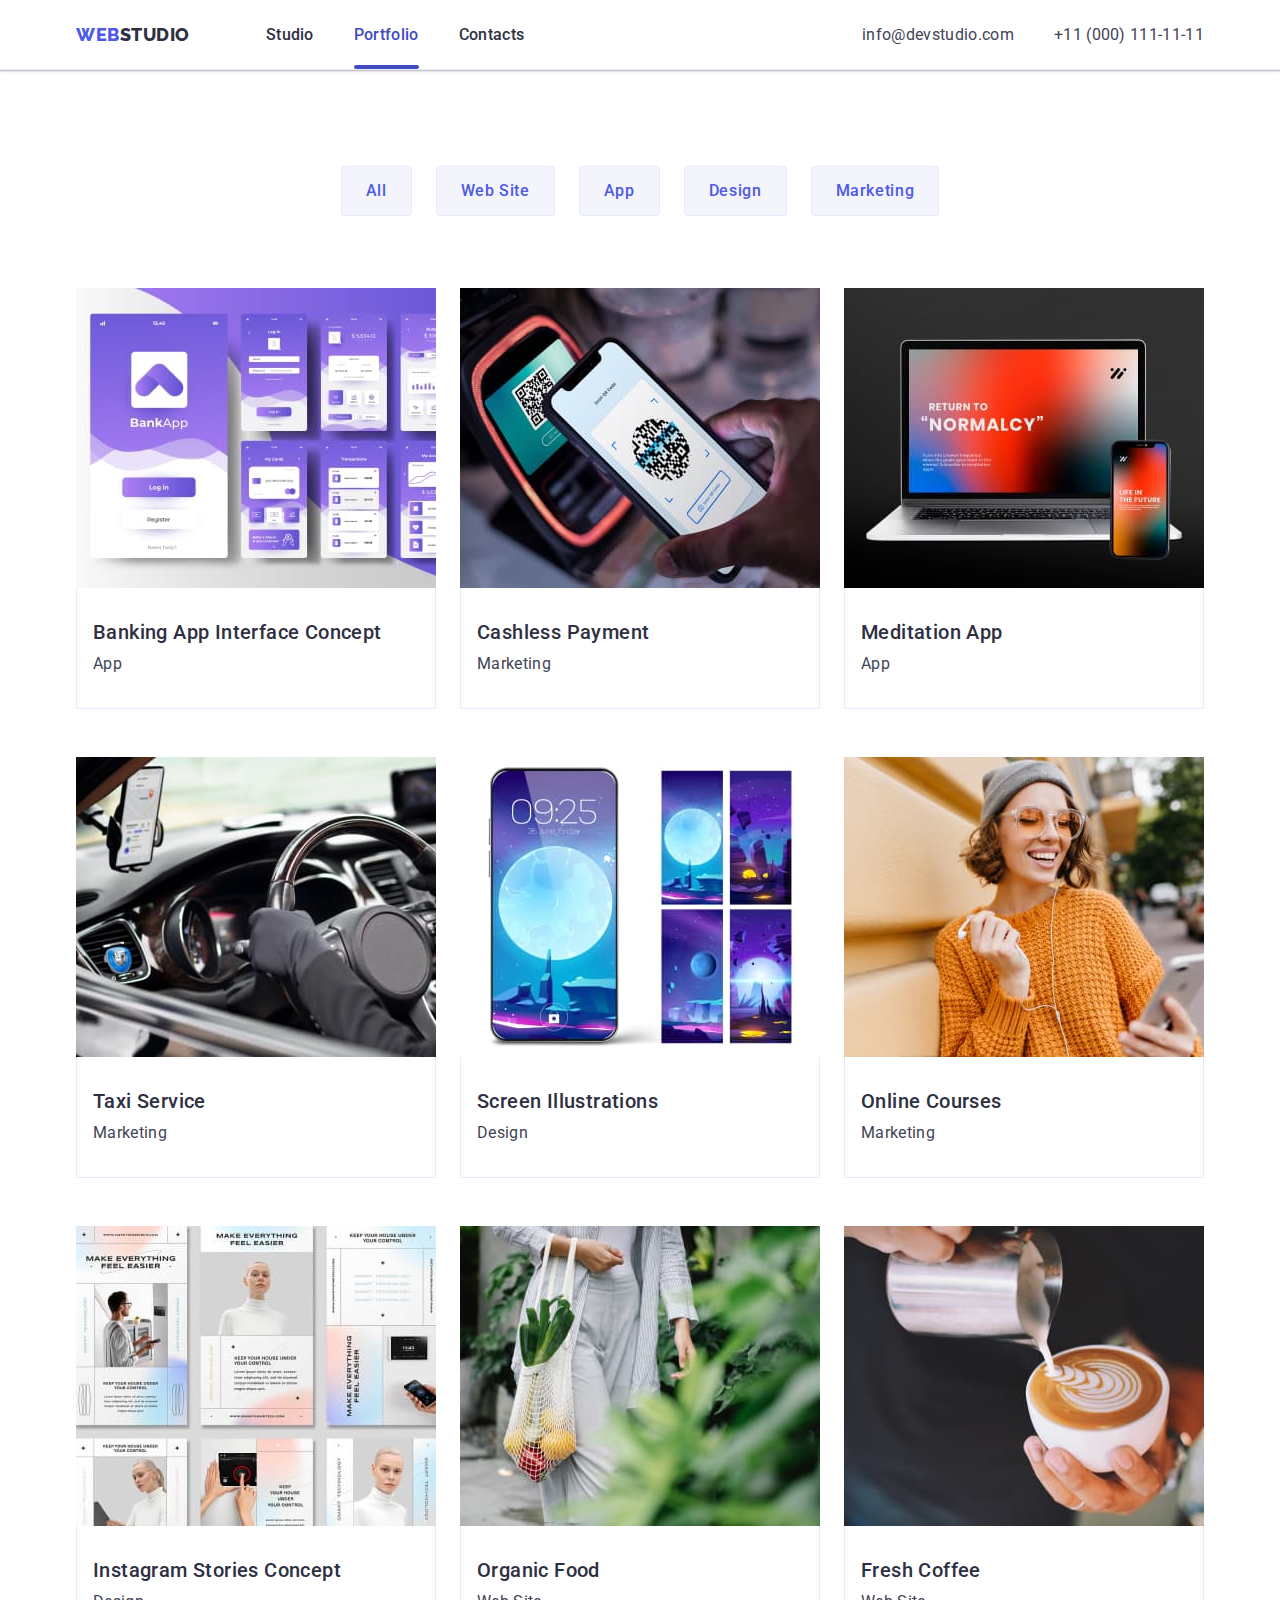
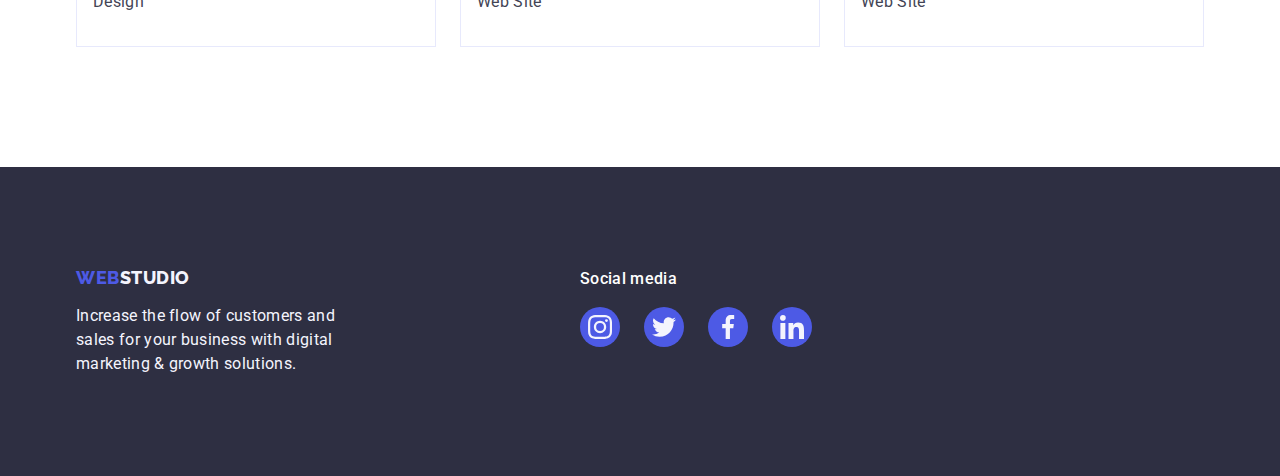
==== commit 5ed0d4ec: "Corrections according to autotest" ====
--- a/portfolio.html
+++ b/portfolio.html
@@ -308,50 +308,50 @@
         </div>
 
         <div class="footer-socials">
-          <h3 class="footer-social-title">Social media</h3>
+          <p class="footer-social-title">Social media</p>
           <ul class="social-list list">
             <li class="social-item">
-              <a href="" class="social-link link"
+              <a href="" class="social-link-footer link"
                 ><svg
                   class="social-icon"
                   width="24"
                   height="24"
                   aria-label="instagram icon"
                 >
-                  <use href="./images/icons/icons.svg#instagram"></use></svg
+                  <use href="./images/icons.svg#instagram"></use></svg
               ></a>
             </li>
             <li class="social-item">
-              <a href="" class="social-link link"
+              <a href="" class="social-link-footer link"
                 ><svg
                   class="social-icon"
                   width="24"
                   height="24"
                   aria-label="twitter icon"
                 >
-                  <use href="./images/icons/icons.svg#twitter"></use></svg
+                  <use href="./images/icons.svg#twitter"></use></svg
               ></a>
             </li>
             <li class="social-item">
-              <a href="" class="social-link link"
+              <a href="" class="social-link-footer link"
                 ><svg
                   class="social-icon"
                   width="24"
                   height="24"
                   aria-label="facebook icon"
                 >
-                  <use href="./images/icons/icons.svg#facebook"></use></svg
+                  <use href="./images/icons.svg#facebook"></use></svg
               ></a>
             </li>
             <li class="social-item">
-              <a href="" class="social-link link"
+              <a href="" class="social-link-footer link"
                 ><svg
                   class="social-icon"
                   width="24"
                   height="24"
                   aria-label="linkedin icon"
                 >
-                  <use href="./images/icons/icons.svg#linkedin"></use></svg
+                  <use href="./images/icons.svg#linkedin"></use></svg
               ></a>
             </li>
           </ul>
--- a/css/styles.css
+++ b/css/styles.css
@@ -90,7 +90,7 @@
 
 .page-header {
   border-bottom: 1px solid var(--accent, #e7e9fc);
-  box-shadow: зі значенням 0px 2px 1px rgba(46, 47, 66, 0.08),
+  box-shadow: 0px 2px 1px rgba(46, 47, 66, 0.08),
     0px 1px 1px rgba(46, 47, 66, 0.16), 0px 1px 6px rgba(46, 47, 66, 0.08);
 }
 
@@ -321,6 +321,7 @@
 
 .team-list {
   display: flex;
+  gap: 24px;
 }
 
 .team-member {
@@ -331,10 +332,6 @@
     0px 1px 1px 0px rgba(46, 47, 66, 0.16),
     0px 1px 6px 0px rgba(46, 47, 66, 0.08);
   background-color: var(--white);
-}
-
-.team-member:not(:last-child) {
-  margin-right: 24px;
 }
 
 .team-member-data {
@@ -361,7 +358,7 @@
 
 .social-list {
   display: flex;
-  gap: 16px;
+  gap: 24px;
   justify-content: center;
   align-items: center;
 }
@@ -383,15 +380,13 @@
   transition: background-color var(--transition-dur-and-fn);
 }
 
-.team-member:hover .social-link:hover,
-.team-member:focus .social-link:focus {
+.team-member:hover .social-link,
+.team-member:focus .social-link {
   background-color: var(--ocean, #404bbf);
 }
 
 .team-member .social-link:hover,
-.team-member .social-link:focus,
-.social-link:hover,
-.social-link:focus {
+.team-member .social-link:focus {
   background-color: var(--success, #31d0aa);
 }
 
@@ -506,10 +501,15 @@
 }
 
 .projects-link {
-  display: flex;
+  display: block;
   flex-direction: column;
   align-items: center;
   transition: box-shadow var(--transition-dur-and-fn);
+}
+
+.projects-link:hover {
+  box-shadow: 0px 1px 6px rgba(46, 47, 66, 0.08),
+    0px 1px 1px rgba(46, 47, 66, 0.16), 0px 2px 1px rgba(46, 47, 66, 0.08);
 }
 
 .project-overlay-container {
@@ -523,9 +523,7 @@
   left: 0;
   width: 100%;
   height: 100%;
-  padding-top: 40px;
-  padding-left: 40px;
-  padding-right: 40px;
+  padding: 40px 32px;
 
   color: var(--cloud, #f4f4fd);
   line-height: 1.5;
@@ -589,6 +587,10 @@
   align-items: baseline;
 }
 
+.footer-contacts {
+  margin-right: 120px;
+}
+
 .page-logo-footer {
   color: var(--cloud);
 }
@@ -613,6 +615,23 @@
   font-weight: 500;
   line-height: 1.5;
   letter-spacing: 0.02em;
+}
+
+.social-link-footer {
+  width: 100%;
+  height: 100%;
+  background-color: var(--iris, #4d5ae5);
+  border-radius: 50%;
+  display: flex;
+  align-items: center;
+  justify-content: center;
+
+  transition: background-color var(--transition-dur-and-fn);
+}
+
+.social-link-footer:hover,
+.social-link-footer:focus {
+  background-color: var(--success, #31d0aa);
 }
 
 /* ============== /FOOTER ============== */
@@ -647,29 +666,47 @@
   top: 50%;
   left: 50%;
   width: 408px;
-  height: 584px;
+  min-height: 584px;
   transform: translate(-50%, -50%);
   border-radius: 4px;
   background-color: var(--dairy, #fcfcfc);
   box-shadow: 0px 2px 1px 0px rgba(0, 0, 0, 0.2),
     0px 1px 3px 0px rgba(0, 0, 0, 0.12), 0px 1px 1px 0px rgba(0, 0, 0, 0.14);
+
+  transition: opacity var(--transition-dur-and-fn),
+    visibility var(--transition-dur-and-fn);
 }
 
 .close-btn {
   position: absolute;
   top: 24px;
   right: 24px;
+  display: flex;
+  align-items: center;
+  justify-content: center;
+  padding: 0;
   width: 24px;
   height: 24px;
   border-radius: 50%;
   line-height: 0;
   background-color: var(--accent, #e7e9fc);
-  border-width: 1px;
-  border-color: rgba(0, 0, 0, 0.1);
+  border: 1px solid rgba(0, 0, 0, 0.1);
+}
+
+.close-btn:hover,
+.close-btn:focus {
+  background-color: var(--ocean, #404bbf);
+  border: none;
 }
 
 .close-btn-icon {
   fill: var(--navyblue, #2e2f42);
+  transition: fill var(--transition-dur-and-fn);
+}
+
+.close-btn:hover .close-btn-icon,
+.close-btn:focus .close-btn-icon {
+  fill: var(--white, #ffffff);
 }
 
 /* ============== /MODAL ============== */
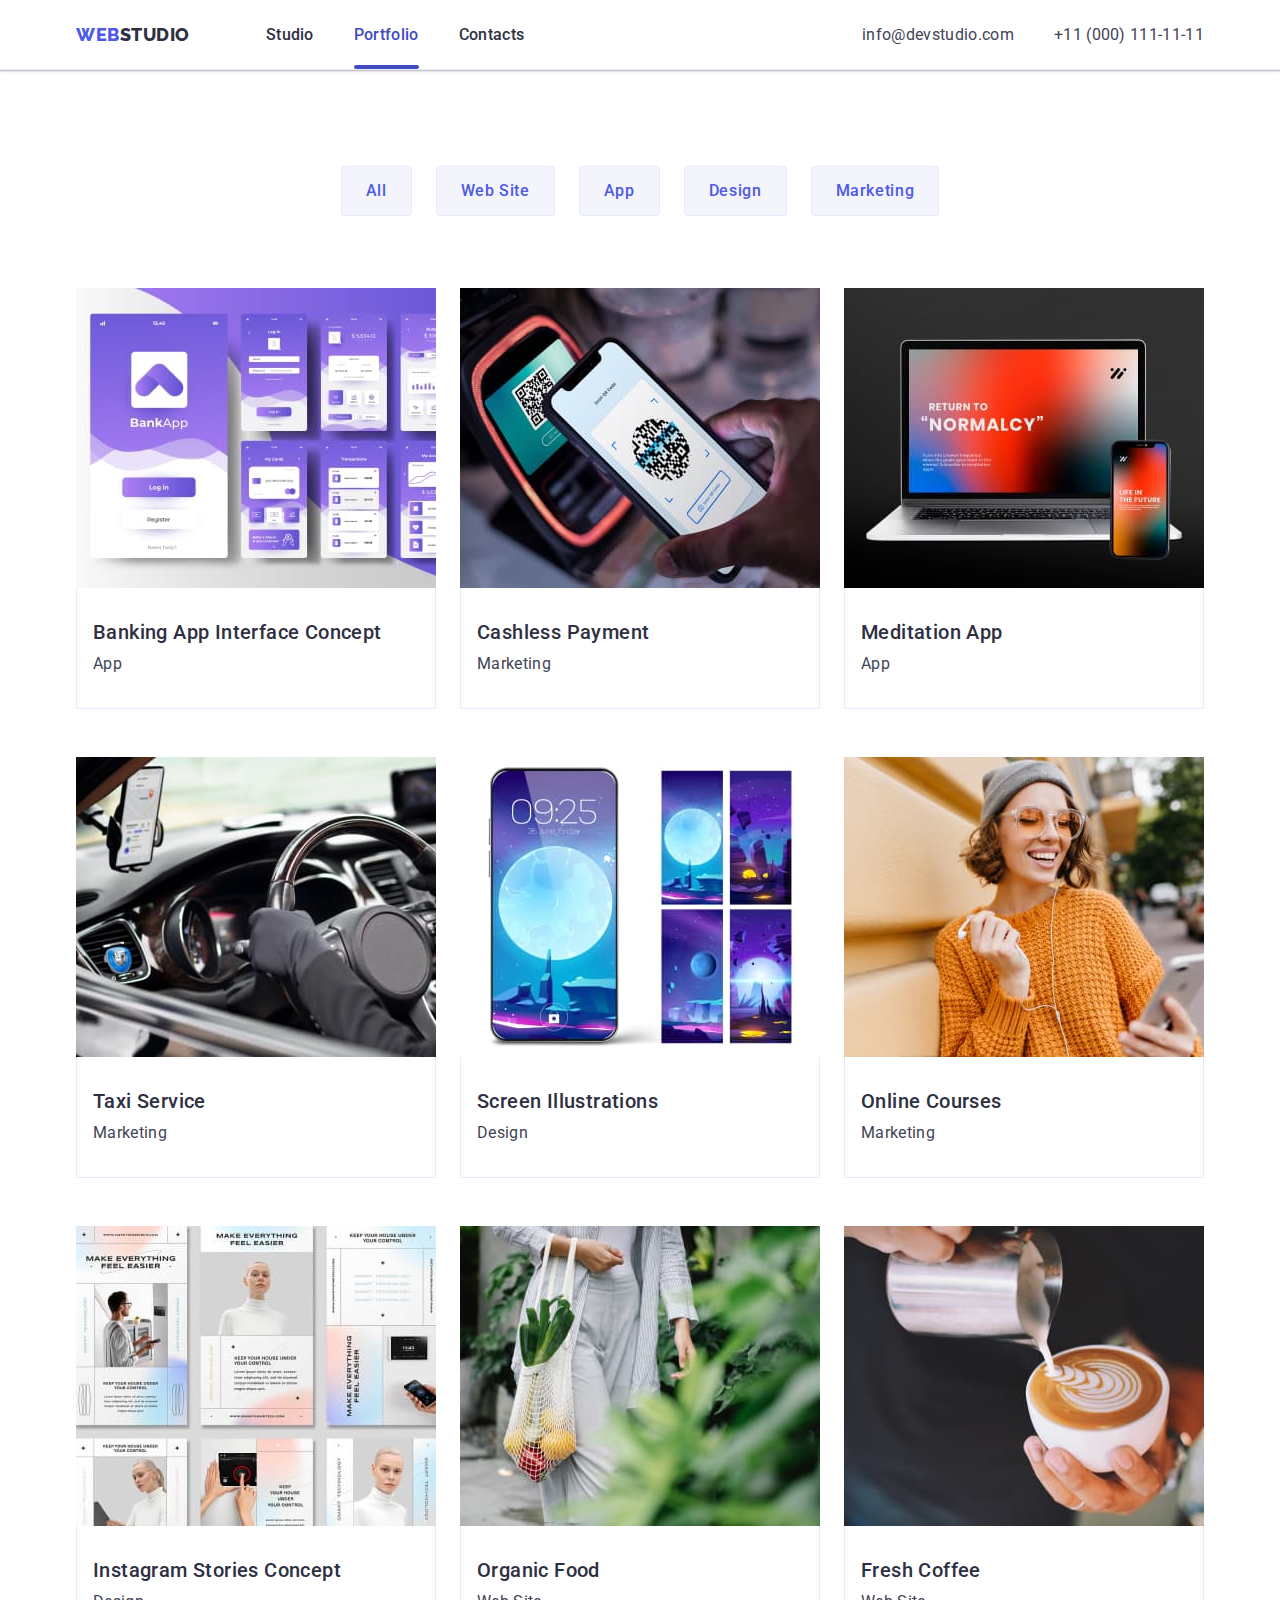
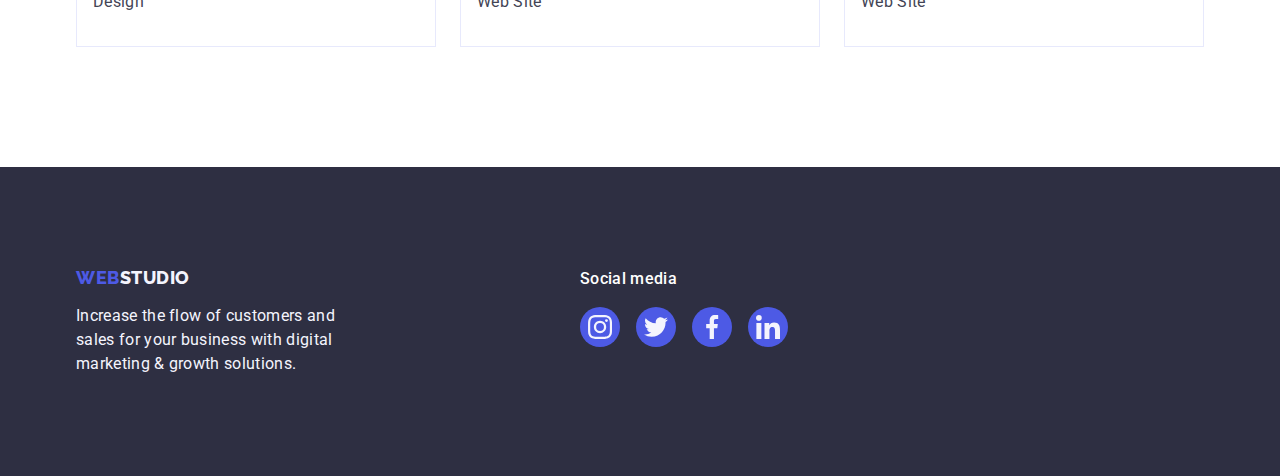
==== commit 2d3a4b4a: "Corrections" ====
--- a/portfolio.html
+++ b/portfolio.html
@@ -309,7 +309,7 @@
 
         <div class="footer-socials">
           <p class="footer-social-title">Social media</p>
-          <ul class="social-list list">
+          <ul class="social-list social-list-footer list">
             <li class="social-item">
               <a href="" class="social-link-footer link"
                 ><svg
--- a/css/styles.css
+++ b/css/styles.css
@@ -387,7 +387,7 @@
 
 .team-member .social-link:hover,
 .team-member .social-link:focus {
-  background-color: var(--success, #31d0aa);
+  background-color: var(--ocean, #404bbf);
 }
 
 .social-icon {
@@ -469,15 +469,15 @@
   background-color: var(--cloud, #f4f4fd);
 
   transition: color var(--transition-dur-and-fn),
-    border-style var(--transition-dur-and-fn),
     background-color var(--transition-dur-and-fn),
+    border-color var(--transition-dur-and-fn),
     box-shadow var(--transition-dur-and-fn);
 }
 
 .filter-btn:hover,
 .filter-btn:focus {
   color: var(--white);
-  border-style: none;
+  border-color: transparent;
   background-color: var(--ocean, #404bbf);
   box-shadow: 0px 2px 2px 0px rgba(0, 0, 0, 0.12),
     0px 2px 1px 0px rgba(0, 0, 0, 0.08), 0px 3px 1px 0px rgba(0, 0, 0, 0.1);
@@ -507,7 +507,8 @@
   transition: box-shadow var(--transition-dur-and-fn);
 }
 
-.projects-link:hover {
+.projects-link:hover,
+.projects-link:focus {
   box-shadow: 0px 1px 6px rgba(46, 47, 66, 0.08),
     0px 1px 1px rgba(46, 47, 66, 0.16), 0px 2px 1px rgba(46, 47, 66, 0.08);
 }
@@ -535,7 +536,7 @@
 }
 
 .projects-link:hover,
-.projects-link:hover {
+.projects-link:focus {
   box-shadow: 0px 2px 1px 0px rgba(46, 47, 66, 0.08),
     0px 1px 1px 0px rgba(46, 47, 66, 0.16),
     0px 1px 6px 0px rgba(46, 47, 66, 0.08);
@@ -615,6 +616,10 @@
   font-weight: 500;
   line-height: 1.5;
   letter-spacing: 0.02em;
+}
+
+.social-list-footer {
+  gap: 16px;
 }
 
 .social-link-footer {
@@ -674,7 +679,8 @@
     0px 1px 3px 0px rgba(0, 0, 0, 0.12), 0px 1px 1px 0px rgba(0, 0, 0, 0.14);
 
   transition: opacity var(--transition-dur-and-fn),
-    visibility var(--transition-dur-and-fn);
+    visibility var(--transition-dur-and-fn),
+    transform var(--transition-dur-and-fn);
 }
 
 .close-btn {
@@ -691,6 +697,9 @@
   line-height: 0;
   background-color: var(--accent, #e7e9fc);
   border: 1px solid rgba(0, 0, 0, 0.1);
+
+  transition: background-color var(--transition-dur-and-fn),
+    border var(--transition-dur-and-fn);
 }
 
 .close-btn:hover,
